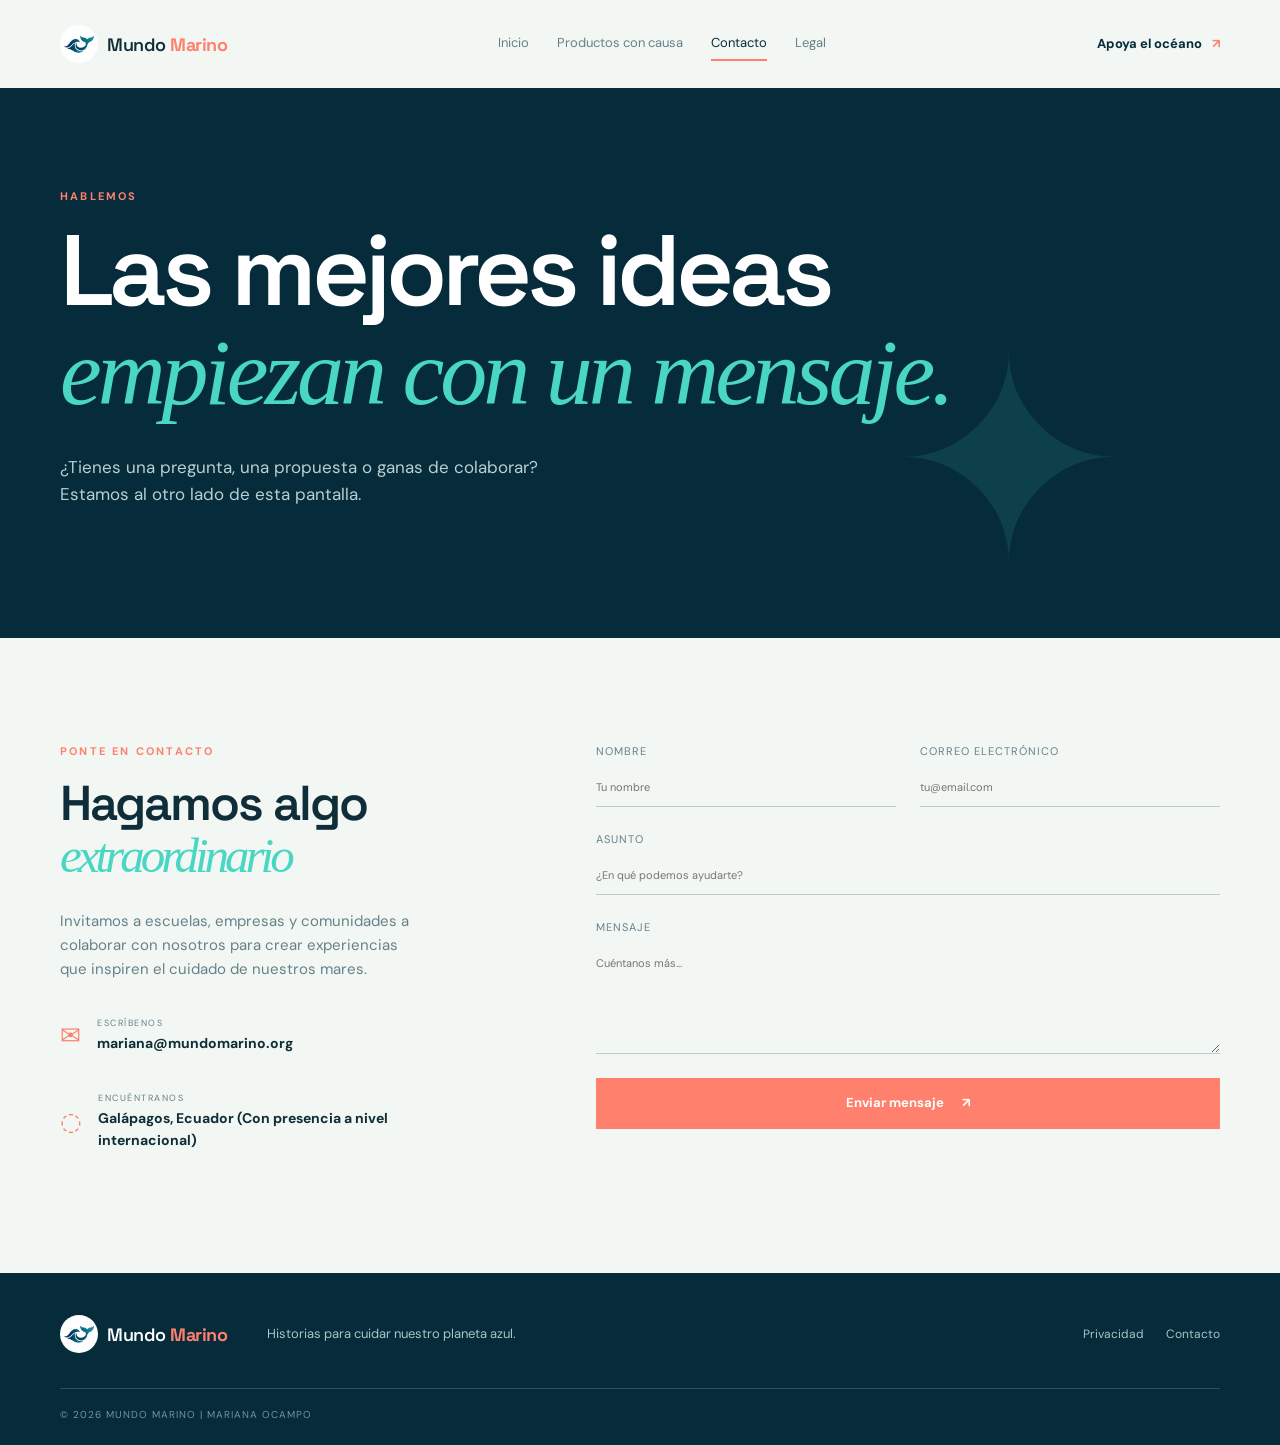
==== contacto.html @ 95c935eb "first commit" ====
<!doctype html>
<html lang="es">
<head><meta charset="utf-8"><meta name="viewport" content="width=device-width, initial-scale=1"><meta name="description" content="Contacta con el equipo de Mundo Marino."><title>Contacto | Mundo Marino</title><link rel="icon" href="img/LOGO.jpg" type="image/jpeg"><link rel="preconnect" href="https://fonts.googleapis.com"><link rel="preconnect" href="https://fonts.gstatic.com" crossorigin><link href="https://fonts.googleapis.com/css2?family=DM+Sans:wght@400;500;700&family=Space+Grotesk:wght@500;600;700&display=swap" rel="stylesheet"><link rel="stylesheet" href="css/style.css"></head>
<body><header class="site-header"><nav class="nav container" aria-label="Navegación principal"><a class="brand" href="index.html"><img src="img/LOGO.jpg" alt="Logo de Mundo Marino"><span>Mundo <strong>Marino</strong></span></a><div class="nav-links"><a href="index.html">Inicio</a><a href="productos.html">Productos con causa</a><a class="active" href="contacto.html">Contacto</a><a href="legal.html">Legal</a></div><a class="nav-cta" href="productos.html">Apoya el océano <span>↗</span></a></nav></header>
<main><section class="page-hero contact-hero"><div class="container"><p class="eyebrow">Hablemos</p><h1>Las mejores ideas<br><em>empiezan con un mensaje.</em></h1><p class="hero-copy">¿Tienes una pregunta, una propuesta o ganas de colaborar? Estamos al otro lado de esta pantalla.</p></div></section><section class="contact-section container"><div class="contact-info"><p class="eyebrow">Ponte en contacto</p><h2>Hagamos algo<br><em>extraordinario</em></h2><p>Invitamos a escuelas, empresas y comunidades a colaborar con nosotros para crear experiencias que inspiren el cuidado de nuestros mares.</p><div class="contact-detail"><span>✉</span><div><small>ESCRÍBENOS</small><a href="mailto:mariana@mundomarino.org">mariana@mundomarino.org</a></div></div><div class="contact-detail"><span>◌</span><div><small>ENCUÉNTRANOS</small><p>Galápagos, Ecuador (Con presencia a nivel internacional)</p></div></div></div><form class="contact-form" id="contact-form" action="#" method="post"><label for="nombre">Nombre<input id="nombre" name="nombre" type="text" placeholder="Tu nombre" required></label><label for="correo">Correo electrónico<input id="correo" name="correo" type="email" placeholder="tu@email.com" required></label><label for="asunto">Asunto<input id="asunto" name="asunto" type="text" placeholder="¿En qué podemos ayudarte?" required></label><label for="mensaje">Mensaje<textarea id="mensaje" name="mensaje" rows="5" placeholder="Cuéntanos más..." required></textarea></label><button class="button button-primary" type="submit">Enviar mensaje <span>↗</span></button><p class="form-message" role="status"></p></form></section></main>
<footer class="site-footer"><div class="container footer-inner"><a class="brand" href="index.html"><img src="img/LOGO.jpg" alt="Logo de Mundo Marino"><span>Mundo <strong>Marino</strong></span></a><p>Historias para cuidar nuestro planeta azul.</p><div class="footer-links"><a href="legal.html">Privacidad</a><a href="contacto.html">Contacto</a></div></div><div class="container footer-bottom"><span>© 2026 Mundo Marino | Mariana Ocampo</span></div></footer><script src="js/main.js"></script></body></html>
---- css/style.css ----
@import url('https://fonts.googleapis.com/css2?family=DM+Sans:wght@400;500;700&family=Space+Grotesk:wght@500;600;700&display=swap');
:root{--navy:#062b3b;--deep:#073c50;--turquoise:#49d6c3;--foam:#f2f7f3;--coral:#ff806d;--ink:#102e39;--muted:#66808a;--line:#d9e6e4;--white:#fff;--serif:Georgia,serif}
*{box-sizing:border-box}html{scroll-behavior:smooth}body{margin:0;color:var(--ink);font-family:'DM Sans',sans-serif;background:var(--foam);line-height:1.6}a{color:inherit;text-decoration:none}button,input,textarea{font:inherit}.container{width:min(1160px,calc(100% - 48px));margin:auto}.site-header{background:var(--foam);position:relative;z-index:5}.nav{height:88px;display:flex;align-items:center;justify-content:space-between;gap:28px}.brand{display:flex;align-items:center;gap:9px;font:600 18px 'Space Grotesk',sans-serif;letter-spacing:-.5px}.brand strong{color:var(--coral)}.brand-mark{display:grid;place-items:center;width:32px;height:32px;color:var(--navy);font-size:30px;line-height:1;transform:rotate(-10deg)}.nav-links{display:flex;gap:28px;font-size:13px;color:var(--muted)}.nav-links a{padding:6px 0;border-bottom:2px solid transparent;transition:.25s}.nav-links a:hover,.nav-links .active{color:var(--navy);border-color:var(--coral)}.nav-cta{color:var(--navy);font-size:13px;font-weight:700}.nav-cta span,.text-link span{color:var(--coral);padding-left:7px}.hero{min-height:620px;background:var(--navy);color:var(--white);position:relative;overflow:hidden;display:flex;align-items:center}.hero:after{content:'';position:absolute;inset:0;background:radial-gradient(ellipse at 80% 30%,rgba(73,214,195,.26),transparent 37%),linear-gradient(120deg,transparent 45%,rgba(5,77,95,.7) 45%);pointer-events:none}.hero-glow{position:absolute;width:650px;height:650px;border:1px solid rgba(73,214,195,.25);border-radius:50%;right:-150px;bottom:-330px;box-shadow:0 0 0 70px rgba(73,214,195,.04),0 0 0 140px rgba(73,214,195,.03)}.hero-content{position:relative;z-index:1;padding:72px 0}.eyebrow{color:var(--coral);font-size:11px;font-weight:700;letter-spacing:2.2px;text-transform:uppercase;margin:0 0 18px}.hero h1,.page-hero h1{font:600 clamp(54px,8vw,100px)/.94 'Space Grotesk',sans-serif;letter-spacing:-5px;margin:0 0 28px}.hero h1 em,.page-hero h1 em,h2 em{color:var(--turquoise);font:italic .94em var(--serif);letter-spacing:-4px}.hero-copy{max-width:440px;color:#b8d0d0;font-size:17px;margin:0 0 34px}.button{border:0;cursor:pointer;display:inline-flex;gap:18px;align-items:center;justify-content:center;padding:15px 22px;font-weight:700;font-size:13px;transition:.3s}.button-primary{background:var(--coral);color:var(--white)}.button-primary:hover{background:#ff9b8b;transform:translateY(-3px);box-shadow:0 10px 22px #ff806d44}.button-light{background:var(--white);color:var(--navy)}.button-light:hover{transform:translateY(-3px);background:var(--turquoise)}.hero-stat{position:absolute;z-index:1;right:max(48px,calc((100% - 1160px)/2));bottom:76px;display:flex;align-items:center;gap:14px}.hero-stat strong{font:600 54px 'Space Grotesk';color:var(--turquoise)}.hero-stat span{font-size:11px;line-height:1.25;letter-spacing:1px;text-transform:uppercase;color:#b8d0d0}.hero-line{position:absolute;width:150px;height:1px;background:var(--coral);right:0;bottom:45px}.news-section{padding:112px 0}.section-heading{display:flex;justify-content:space-between;gap:40px;align-items:end;margin-bottom:52px}.section-heading h2,h2{font:600 49px/.98 'Space Grotesk';letter-spacing:-2px;margin:0}.section-heading h2 em,h2 em{font-size:1em}.section-intro{max-width:325px;color:var(--muted);font-size:14px;margin:0}.news-grid{display:grid;grid-template-columns:1.25fr 1fr 1fr;gap:20px}.news-card{background:var(--white);transition:.3s;animation:rise .7s both}.news-card:hover,.product-card:hover{transform:translateY(-8px);box-shadow:0 20px 40px rgba(6,43,59,.12)}.card-image{height:215px;position:relative;overflow:hidden;background:var(--deep)}.news-card-featured .card-image{height:270px}.card-image:after{content:'';position:absolute;inset:0;background:linear-gradient(135deg,transparent,rgba(6,43,59,.48))}.coral-image{background:radial-gradient(circle at 20% 80%,#ff987c 0 8%,transparent 9%),radial-gradient(circle at 60% 68%,#34baae 0 11%,transparent 12%),linear-gradient(145deg,#123c58,#0d6c75 55%,#ef765e)}.clean-image{background:radial-gradient(circle at 25% 35%,#f0c878 0 9%,transparent 10%),radial-gradient(circle at 65% 70%,#47cbb9 0 18%,transparent 19%),linear-gradient(150deg,#0b4559,#2c9b9a)}.whale-image{background:radial-gradient(ellipse at 50% 65%,#132e53 0 19%,transparent 20%),linear-gradient(180deg,#56b7c3,#0c4663 75%)}.image-label,.card-number{position:absolute;z-index:1;color:var(--white);font-size:10px;letter-spacing:1.5px;text-transform:uppercase}.image-label{left:20px;top:18px}.card-number{right:20px;bottom:15px;font:600 20px 'Space Grotesk';color:var(--turquoise)}.card-body{padding:25px 25px 28px}.card-meta{color:var(--coral);font-size:10px;letter-spacing:1.2px;font-weight:700;margin:0 0 12px}.card-body h3,.product-info h3{font:600 22px/1.1 'Space Grotesk';margin:0 0 13px}.card-body p:not(.card-meta),.product-info>p:not(.card-meta){font-size:13px;color:var(--muted);margin:0 0 20px}.text-link{font-size:12px;font-weight:700}.impact-strip,.volunteer-section{background:var(--deep);color:var(--white);padding:80px 0}.impact-inner,.volunteer-inner{display:flex;align-items:end;justify-content:space-between;gap:30px}.impact-strip h2,.volunteer-section h2{font-size:48px}.impact-strip h2 em,.volunteer-section h2 em{color:var(--turquoise)}.page-hero{background:var(--navy);color:var(--white);padding:100px 0 96px;position:relative;overflow:hidden}.page-hero:after{content:'✦';position:absolute;right:12%;bottom:-50px;color:rgba(73,214,195,.12);font-size:280px}.page-hero .hero-copy{max-width:550px}.product-hero{background:linear-gradient(110deg,var(--navy),#095368)}.shop-section{padding:105px 0}.compact{align-items:center}.cart-note{color:var(--muted);font-size:13px}.cart-note span{color:var(--coral);font-size:24px;margin-left:12px}.products-grid{display:grid;grid-template-columns:repeat(3,1fr);gap:20px}.product-card{background:var(--white);transition:.3s}.product-visual{height:250px;position:relative;display:flex;align-items:center;justify-content:center;overflow:hidden}.product-visual:before{content:'';position:absolute;width:130px;height:190px;border-radius:22px 22px 35px 35px;background:var(--turquoise);box-shadow:15px 14px 0 rgba(6,43,59,.15);transform:rotate(8deg)}.product-visual span,.product-visual strong{position:absolute;z-index:1}.product-visual span{top:18px;left:20px;font-size:10px;letter-spacing:2px;color:var(--navy)}.product-visual strong{bottom:12px;right:20px;font:600 21px 'Space Grotesk';color:var(--white)}.bottle-visual{background:#d8efea}.bracelet-visual{background:#f8d5c8}.bracelet-visual:before{width:155px;height:155px;border:18px solid var(--coral);background:transparent;border-radius:50%;box-shadow:none;transform:rotate(-15deg)}.bag-visual{background:#d9e5d1}.bag-visual:before{width:155px;height:140px;border-radius:5px;background:#739b85;box-shadow:none;transform:rotate(-4deg)}.product-info{padding:25px}.product-buy{border-top:1px solid var(--line);padding-top:18px;display:flex;justify-content:space-between;align-items:center}.product-buy strong{font:600 24px 'Space Grotesk'}.button-small{background:var(--navy);color:var(--white);padding:11px 13px;font-size:11px}.button-small:hover{background:var(--coral)}.button-small span{font-size:18px}.volunteer-inner>div:last-child{max-width:390px}.volunteer-inner p:not(.eyebrow){color:#bad0ce;font-size:15px;margin:0 0 25px}.contact-section{padding:105px 0;display:grid;grid-template-columns:.8fr 1.2fr;gap:120px}.contact-info h2{margin-bottom:25px}.contact-info>p:not(.eyebrow){color:var(--muted);font-size:15px;max-width:360px}.contact-detail{display:flex;gap:16px;margin-top:35px;align-items:center}.contact-detail>span{font-size:25px;color:var(--coral)}.contact-detail small{display:block;color:var(--muted);font-size:9px;letter-spacing:1.5px}.contact-detail a,.contact-detail p{font-size:14px;font-weight:700;margin:2px 0}.contact-form{display:grid;grid-template-columns:1fr 1fr;gap:24px}.contact-form label{display:flex;flex-direction:column;gap:8px;color:var(--muted);font-size:11px;letter-spacing:1px;text-transform:uppercase}.contact-form label:nth-child(3),.contact-form label:nth-child(4),.contact-form button{grid-column:1/-1}.contact-form input,.contact-form textarea{border:0;border-bottom:1px solid #b9cecc;background:transparent;padding:10px 0;color:var(--ink);outline:0;resize:vertical;text-transform:none;letter-spacing:0}.contact-form input:focus,.contact-form textarea:focus{border-color:var(--coral)}.legal-section{display:grid;grid-template-columns:220px 1fr;gap:90px;padding:105px 0 130px}.legal-section aside{display:flex;flex-direction:column;gap:15px;position:sticky;top:30px;align-self:start}.legal-section aside a{font-size:13px;color:var(--muted)}.legal-section aside a:hover{color:var(--coral)}.legal-copy{max-width:680px}.updated{color:var(--muted);font-size:12px;margin:0 0 60px}.legal-copy article{padding:0 0 48px;margin-bottom:48px;border-bottom:1px solid var(--line)}.legal-copy h2{font-size:30px;margin-bottom:18px}.legal-copy p{color:var(--muted);font-size:15px}.legal-copy a{color:var(--coral);font-weight:700}.site-footer{background:var(--navy);color:var(--white);padding:38px 0 22px}.footer-inner{display:flex;align-items:center;gap:40px}.footer-inner p{color:#aac5c3;font-size:13px;margin-right:auto}.footer-links{display:flex;gap:22px;font-size:12px;color:#aac5c3}.footer-links a:hover{color:var(--turquoise)}.footer-bottom{border-top:1px solid #295265;margin-top:30px;padding-top:18px;display:flex;justify-content:space-between;color:#72959a;font-size:10px;letter-spacing:1px;text-transform:uppercase}@keyframes rise{from{opacity:0;transform:translateY(20px)}to{opacity:1;transform:translateY(0)}}@media(max-width:800px){.nav{height:auto;padding:20px 0;flex-wrap:wrap}.nav-links{order:3;width:100%;justify-content:space-between;gap:10px}.nav-cta{display:none}.hero{min-height:590px}.hero-stat{right:24px;bottom:45px}.section-heading,.impact-inner,.volunteer-inner{align-items:flex-start;flex-direction:column}.news-grid,.products-grid{grid-template-columns:1fr}.contact-section{grid-template-columns:1fr;gap:55px}.legal-section{grid-template-columns:1fr;gap:45px}.legal-section aside{position:static}.legal-section aside a{display:inline-block;margin-right:15px}.footer-inner{align-items:flex-start;flex-wrap:wrap;gap:18px}.footer-inner p{width:100%;order:3}.hero h1,.page-hero h1{letter-spacing:-3px}.section-heading h2,h2,.impact-strip h2,.volunteer-section h2{font-size:42px}}@media(max-width:480px){.container{width:min(100% - 32px,1160px)}.nav-links{font-size:11px}.hero-content{padding-top:35px}.hero-stat{left:16px;right:auto}.hero-stat strong{font-size:42px}.news-section,.shop-section,.contact-section,.legal-section{padding:75px 0}.contact-form{display:flex;flex-direction:column}.page-hero{padding:75px 0}.footer-bottom{flex-direction:column;gap:8px}}

/* Recursos locales e interacciones */
.brand img{width:38px;height:38px;object-fit:cover;border-radius:50%;display:block}
.hero-slider{background-image:var(--hero-image),linear-gradient(120deg,#062b3b,#075469);background-position:center;background-size:cover;transition:background-image .35s ease}
.hero-slider.is-changing{opacity:.9}
.hero-overlay{position:absolute;inset:0;background:rgba(2,22,31,.28);z-index:0;backdrop-filter:blur(1px)}
.hero-slider:after{background:linear-gradient(120deg,rgba(2,22,31,.72),rgba(5,77,95,.38))}
.product-photo{background:var(--deep)}
.card-image img{width:100%;height:100%;object-fit:cover;display:block;filter:saturate(.9)}
.product-photo img{width:100%;height:100%;object-fit:cover;display:block;filter:saturate(.9)}
.product-photo:after{content:'';position:absolute;inset:0;background:linear-gradient(135deg,rgba(6,43,59,.05),rgba(6,43,59,.45))}
.cart-count{display:inline-grid;place-items:center;min-width:20px;height:20px;padding:0 5px;border-radius:20px;background:var(--coral);color:var(--white);font-size:11px}
.modal-backdrop{position:fixed;inset:0;z-index:20;background:rgba(2,22,31,.7);display:grid;place-items:center;padding:20px;opacity:0;visibility:hidden;transition:.25s}
.modal-backdrop.is-open{opacity:1;visibility:visible}
.cart-modal{position:relative;width:min(520px,100%);max-height:90vh;overflow:auto;background:var(--foam);padding:38px;transform:translateY(18px);transition:.3s}
.modal-backdrop.is-open .cart-modal{transform:translateY(0)}
.modal-close{position:absolute;right:18px;top:14px;border:0;background:none;color:var(--muted);font-size:28px;cursor:pointer}
.cart-modal h2{font-size:34px;margin-bottom:25px}
.cart-item{display:grid;grid-template-columns:1fr auto auto;gap:15px;align-items:center;border-bottom:1px solid var(--line);padding:14px 0;font-size:14px}
.cart-item strong{font-family:'Space Grotesk'}
.cart-item button{border:0;background:none;color:var(--coral);font-size:20px;cursor:pointer}
.empty-cart{color:var(--muted);font-size:14px;padding:15px 0}
.cart-total{display:flex;justify-content:space-between;border-top:2px solid var(--navy);margin-top:22px;padding:18px 0;font-weight:700}
.cart-total strong{font:600 24px 'Space Grotesk'}
.pay-button{width:100%}
.payment-message,.form-message{font-size:13px;color:var(--coral);margin:15px 0 0}
.payment-message.success,.form-message.is-visible{color:#208a61;background:#daf4e6;padding:12px}
.form-message{grid-column:1/-1}
@media(max-width:480px){.cart-modal{padding:30px 22px}}
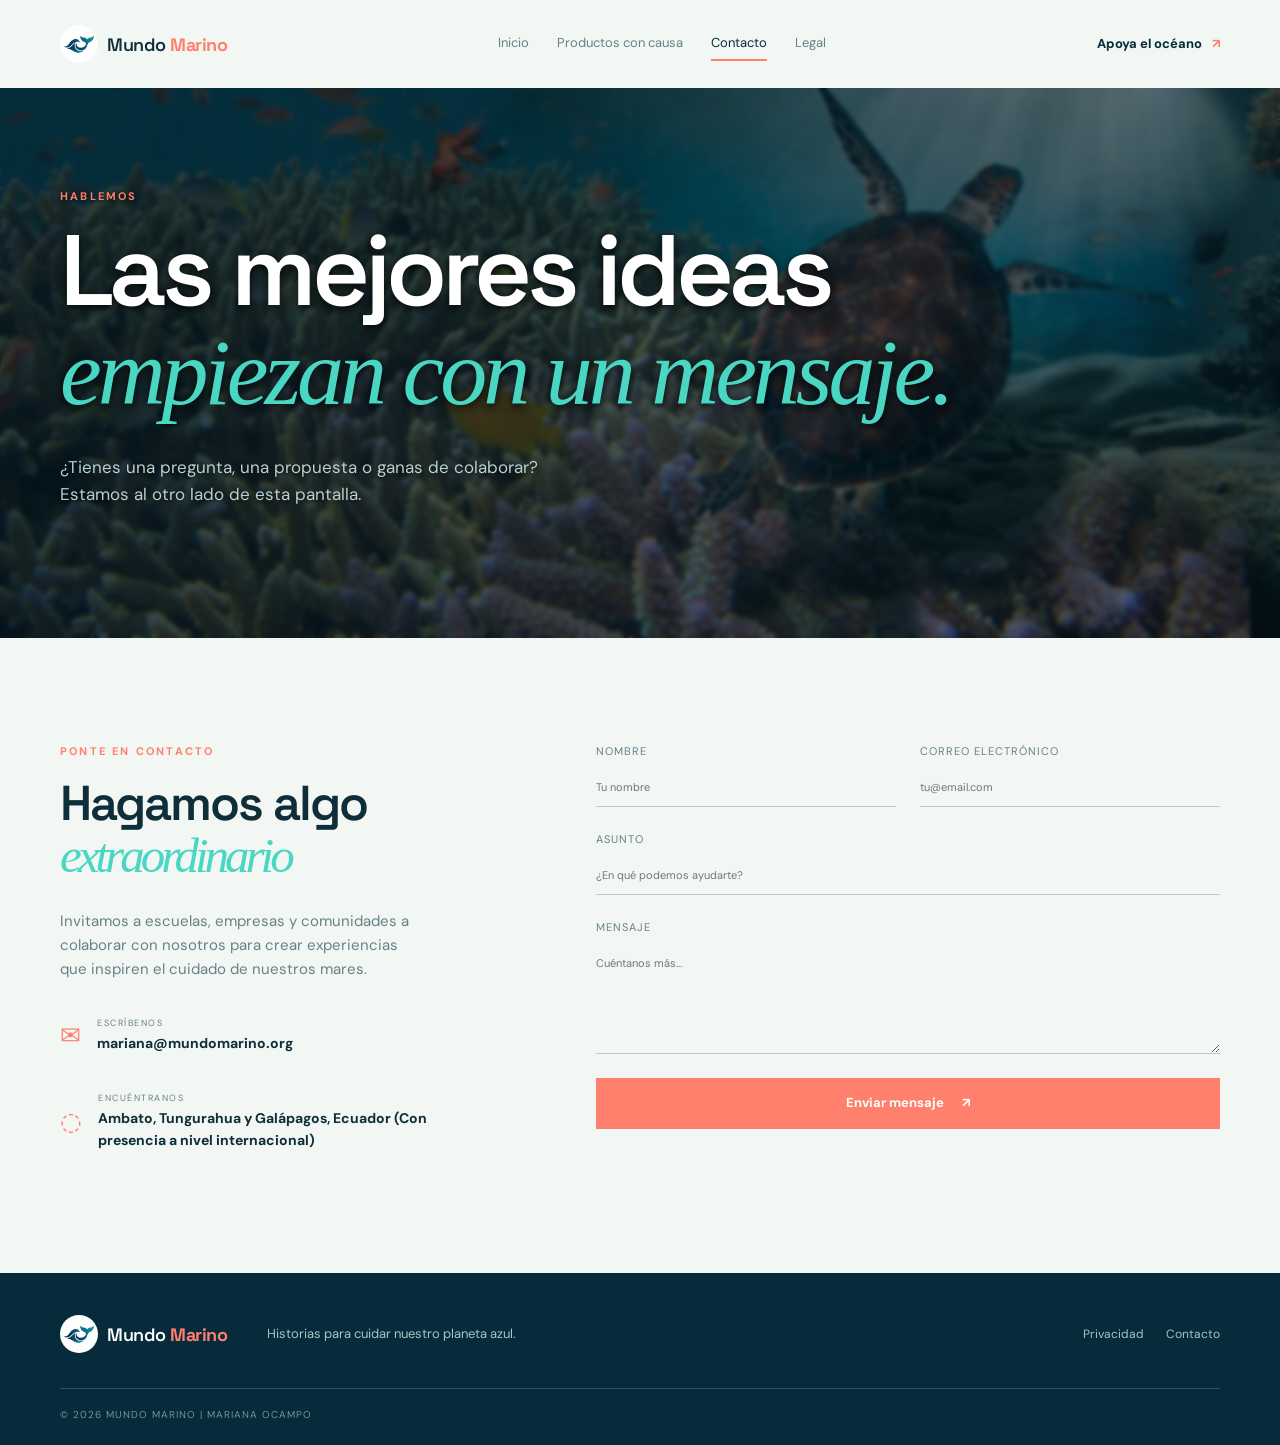
==== commit f0ab86f5: "feat: Actualiza la página de contacto y legal con navegación móvil, mejora el estilo responsivo y ag" ====
--- a/contacto.html
+++ b/contacto.html
@@ -1,6 +1,8 @@
-<!doctype html>
+﻿<!doctype html>
 <html lang="es">
 <head><meta charset="utf-8"><meta name="viewport" content="width=device-width, initial-scale=1"><meta name="description" content="Contacta con el equipo de Mundo Marino."><title>Contacto | Mundo Marino</title><link rel="icon" href="img/LOGO.jpg" type="image/jpeg"><link rel="preconnect" href="https://fonts.googleapis.com"><link rel="preconnect" href="https://fonts.gstatic.com" crossorigin><link href="https://fonts.googleapis.com/css2?family=DM+Sans:wght@400;500;700&family=Space+Grotesk:wght@500;600;700&display=swap" rel="stylesheet"><link rel="stylesheet" href="css/style.css"></head>
-<body><header class="site-header"><nav class="nav container" aria-label="Navegación principal"><a class="brand" href="index.html"><img src="img/LOGO.jpg" alt="Logo de Mundo Marino"><span>Mundo <strong>Marino</strong></span></a><div class="nav-links"><a href="index.html">Inicio</a><a href="productos.html">Productos con causa</a><a class="active" href="contacto.html">Contacto</a><a href="legal.html">Legal</a></div><a class="nav-cta" href="productos.html">Apoya el océano <span>↗</span></a></nav></header>
-<main><section class="page-hero contact-hero"><div class="container"><p class="eyebrow">Hablemos</p><h1>Las mejores ideas<br><em>empiezan con un mensaje.</em></h1><p class="hero-copy">¿Tienes una pregunta, una propuesta o ganas de colaborar? Estamos al otro lado de esta pantalla.</p></div></section><section class="contact-section container"><div class="contact-info"><p class="eyebrow">Ponte en contacto</p><h2>Hagamos algo<br><em>extraordinario</em></h2><p>Invitamos a escuelas, empresas y comunidades a colaborar con nosotros para crear experiencias que inspiren el cuidado de nuestros mares.</p><div class="contact-detail"><span>✉</span><div><small>ESCRÍBENOS</small><a href="mailto:mariana@mundomarino.org">mariana@mundomarino.org</a></div></div><div class="contact-detail"><span>◌</span><div><small>ENCUÉNTRANOS</small><p>Galápagos, Ecuador (Con presencia a nivel internacional)</p></div></div></div><form class="contact-form" id="contact-form" action="#" method="post"><label for="nombre">Nombre<input id="nombre" name="nombre" type="text" placeholder="Tu nombre" required></label><label for="correo">Correo electrónico<input id="correo" name="correo" type="email" placeholder="tu@email.com" required></label><label for="asunto">Asunto<input id="asunto" name="asunto" type="text" placeholder="¿En qué podemos ayudarte?" required></label><label for="mensaje">Mensaje<textarea id="mensaje" name="mensaje" rows="5" placeholder="Cuéntanos más..." required></textarea></label><button class="button button-primary" type="submit">Enviar mensaje <span>↗</span></button><p class="form-message" role="status"></p></form></section></main>
+<body><header class="site-header"><nav class="nav container" aria-label="Navegación principal"><a class="brand" href="index.html"><img src="img/LOGO.jpg" alt="Logo de Mundo Marino"><span>Mundo <strong>Marino</strong></span></a><button class="menu-toggle" type="button" aria-expanded="false" aria-controls="site-menu"><span></span><span></span><span></span><b>Menú</b></button><div class="nav-links" id="site-menu"><a href="index.html">Inicio</a><a href="productos.html">Productos con causa</a><a class="active" href="contacto.html">Contacto</a><a href="legal.html">Legal</a></div><a class="nav-cta" href="productos.html">Apoya el océano <span>↗</span></a></nav></header>
+<main><section class="page-hero contact-hero hero-slider" data-start="2" data-slides="img/FONDO01.jpg,img/FONDO02.jpg,img/FONDO03.jpg"><div class="hero-overlay"></div><div class="container"><p class="eyebrow">Hablemos</p><h1>Las mejores ideas<br><em>empiezan con un mensaje.</em></h1><p class="hero-copy">¿Tienes una pregunta, una propuesta o ganas de colaborar? Estamos al otro lado de esta pantalla.</p></div></section><section class="contact-section container"><div class="contact-info"><p class="eyebrow">Ponte en contacto</p><h2>Hagamos algo<br><em>extraordinario</em></h2><p>Invitamos a escuelas, empresas y comunidades a colaborar con nosotros para crear experiencias que inspiren el cuidado de nuestros mares.</p><div class="contact-detail"><span>✉</span><div><small>ESCRÍBENOS</small><a href="mailto:mariana@mundomarino.org">mariana@mundomarino.org</a></div></div><div class="contact-detail"><span>◌</span><div><small>ENCUÉNTRANOS</small><p>Ambato, Tungurahua y Galápagos, Ecuador (Con presencia a nivel internacional)</p></div></div></div><form class="contact-form" id="contact-form" action="#" method="post"><label for="nombre">Nombre<input id="nombre" name="nombre" type="text" placeholder="Tu nombre" required></label><label for="correo">Correo electrónico<input id="correo" name="correo" type="email" placeholder="tu@email.com" required></label><label for="asunto">Asunto<input id="asunto" name="asunto" type="text" placeholder="¿En qué podemos ayudarte?" required></label><label for="mensaje">Mensaje<textarea id="mensaje" name="mensaje" rows="5" placeholder="Cuéntanos más..." required></textarea></label><button class="button button-primary" type="submit">Enviar mensaje <span>↗</span></button><p class="form-message" role="status"></p></form></section></main>
 <footer class="site-footer"><div class="container footer-inner"><a class="brand" href="index.html"><img src="img/LOGO.jpg" alt="Logo de Mundo Marino"><span>Mundo <strong>Marino</strong></span></a><p>Historias para cuidar nuestro planeta azul.</p><div class="footer-links"><a href="legal.html">Privacidad</a><a href="contacto.html">Contacto</a></div></div><div class="container footer-bottom"><span>© 2026 Mundo Marino | Mariana Ocampo</span></div></footer><script src="js/main.js"></script></body></html>
+
+
--- a/css/style.css
+++ b/css/style.css
@@ -30,3 +30,47 @@
 .payment-message.success,.form-message.is-visible{color:#208a61;background:#daf4e6;padding:12px}
 .form-message{grid-column:1/-1}
 @media(max-width:480px){.cart-modal{padding:30px 22px}}
+
+/* Navegación móvil y escalado fluido */
+.menu-toggle{display:none;border:0;background:transparent;color:var(--navy);cursor:pointer;padding:8px;align-items:center;gap:4px}
+.menu-toggle span{display:block;width:22px;height:2px;background:var(--navy);transition:.25s}
+.menu-toggle b{font-size:10px;font-weight:700;letter-spacing:1px;text-transform:uppercase;margin-left:5px}
+.page-hero.hero-slider{background-image:var(--hero-image),linear-gradient(110deg,var(--navy),#095368);background-position:center;background-size:cover;transition:background-image .35s ease}
+.page-hero.hero-slider .hero-overlay{position:absolute;inset:0;z-index:0;background:linear-gradient(90deg,rgba(2,22,31,.78),rgba(2,22,31,.52)),rgba(2,22,31,.2);backdrop-filter:blur(2px)}
+.page-hero.hero-slider .container{position:relative;z-index:1;text-shadow:0 2px 5px rgba(0,0,0,.62)}
+.page-hero.hero-slider .eyebrow{text-shadow:0 1px 3px rgba(0,0,0,.75)}
+.page-hero.hero-slider h1{text-shadow:0 3px 9px rgba(0,0,0,.78)}
+.page-hero.hero-slider .hero-copy{text-shadow:0 2px 5px rgba(0,0,0,.7)}
+.page-hero.hero-slider:after{content:none}
+@media(max-width:800px){
+  .container{width:min(100% - 32px,1160px)}
+  .nav{min-height:76px;height:auto;padding:14px 0;gap:12px;flex-wrap:wrap}
+  .brand{font-size:clamp(15px,4vw,18px)}
+  .menu-toggle{display:flex;margin-left:auto}
+  .nav-links{display:none;order:4;width:100%;flex-direction:column;gap:0;padding:8px 0 4px;border-top:1px solid var(--line)}
+  .nav-links.is-open{display:flex;animation:menuIn .25s ease both}
+  .nav-links a{padding:12px 4px;border-bottom:1px solid var(--line)}
+  .nav-cta{font-size:12px}
+  .hero,.page-hero{min-height:clamp(500px,72vh,650px)}
+  .hero h1,.page-hero h1{font-size:clamp(44px,11vw,86px);letter-spacing:-3px}
+  .hero-copy{font-size:clamp(15px,3.8vw,17px)}
+  .section-heading h2,h2{font-size:clamp(34px,8vw,49px)}
+  .card-body h3,.product-info h3{font-size:clamp(19px,4.8vw,22px)}
+  .news-grid,.products-grid{grid-template-columns:repeat(auto-fit,minmax(min(100%,280px),1fr))}
+  .contact-section{grid-template-columns:1fr;gap:55px}
+  .legal-section{grid-template-columns:1fr;gap:45px}
+  .hero-stat{right:22px;bottom:46px}
+  .hero-stat strong{font-size:clamp(38px,10vw,54px)}
+}
+@media(max-width:480px){
+  .nav-cta{font-size:0}
+  .nav-cta .cart-count{font-size:11px}
+  .nav-cta span{font-size:16px}
+  .hero-content{padding:44px 0 120px}
+  .hero-stat{left:16px;right:auto}
+  .section-heading,.impact-inner,.volunteer-inner{gap:24px}
+  .contact-form{display:flex;flex-direction:column}
+  .footer-inner{align-items:flex-start;flex-wrap:wrap}
+  .footer-bottom{flex-direction:column;gap:8px}
+}
+@keyframes menuIn{from{opacity:0;transform:translateY(-5px)}to{opacity:1;transform:translateY(0)}}
